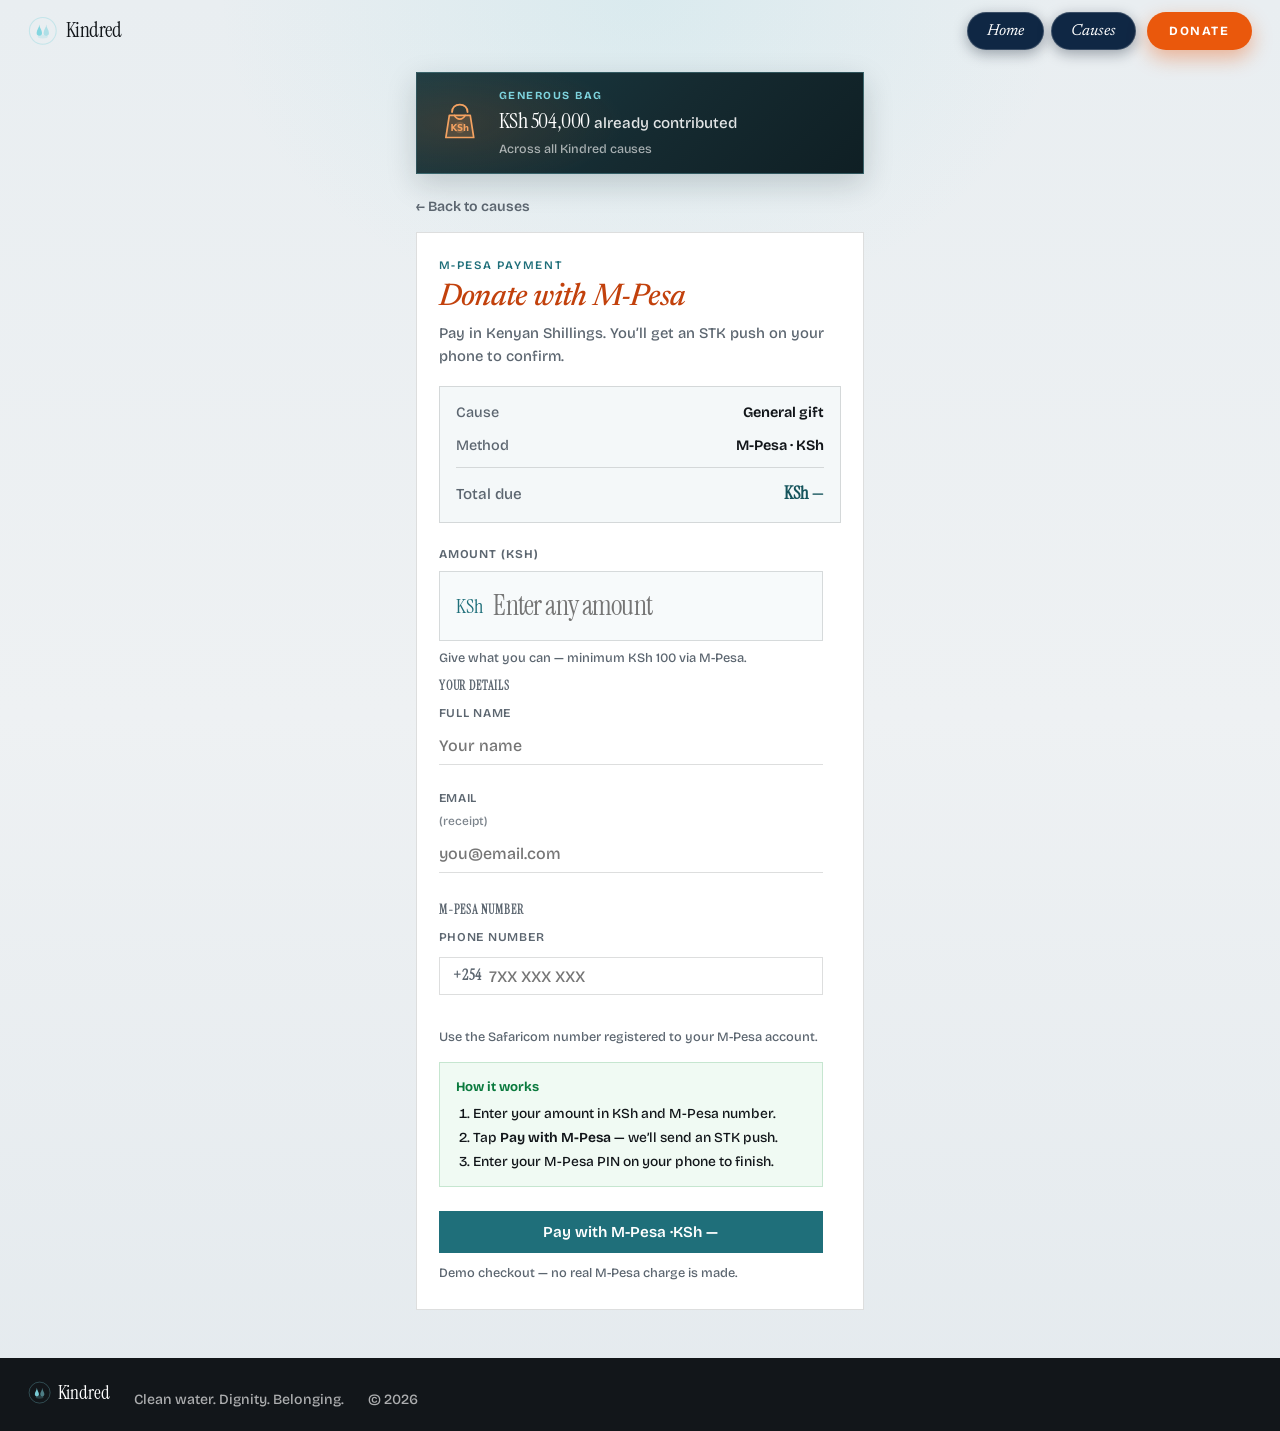
==== donate.html @ f0f4c5d6 "Launch Kindred charity site with causes, M-Pesa donate flow, and community voices. EOF  Co-authored-" ====
<!DOCTYPE html>
<html lang="en">
<head>
  <meta charset="UTF-8" />
  <meta name="viewport" content="width=device-width, initial-scale=1.0" />
  <title>Donate — Kindred</title>
  <meta name="description" content="Donate to Kindred. Your gift funds clean water, dignity, and belonging for children who need it most." />
  <link rel="preconnect" href="https://fonts.googleapis.com" />
  <link rel="preconnect" href="https://fonts.gstatic.com" crossorigin />
  <link href="https://fonts.googleapis.com/css2?family=Bricolage+Grotesque:opsz,wght@12..96,500;12..96,600;12..96,700&family=Instrument+Serif:ital@0;1&family=Newsreader:ital,opsz,wght@1,6..72,400;1,6..72,500&display=swap" rel="stylesheet" />
  <link rel="icon" href="assets/logo.svg" type="image/svg+xml" />
  <link rel="stylesheet" href="styles.css" />
</head>
<body class="page-donate">
  <a class="skip-link" href="#main">Skip to content</a>

  <header class="site-header is-scrolled" data-header>
    <a class="logo" href="index.html" aria-label="Kindred home">
      <span class="logo-mark" aria-hidden="true">
        <svg xmlns="http://www.w3.org/2000/svg" viewBox="0 0 64 64" fill="none">
          <circle cx="32" cy="32" r="29" stroke="currentColor" stroke-width="2.2" opacity="0.35"/>
          <path d="M24.5 18.5c0 7.2-5.8 11.8-5.8 18.2a5.8 5.8 0 1 0 11.6 0c0-6.4-5.8-11-5.8-18.2z" fill="currentColor" opacity="0.95"/>
          <path d="M39.5 18.5c0 7.2-5.8 11.8-5.8 18.2a5.8 5.8 0 1 0 11.6 0c0-6.4-5.8-11-5.8-18.2z" fill="currentColor" opacity="0.55"/>
          <ellipse cx="32" cy="44.5" rx="11" ry="4.2" fill="currentColor" opacity="0.22"/>
        </svg>
      </span>
      <span class="logo-word">Kindred</span>
    </a>
    <nav class="nav" aria-label="Primary">
      <a href="index.html">Home</a>
      <a href="index.html#causes">Causes</a>
      <a href="donate.html" class="nav-cta" aria-current="page">Donate</a>
    </nav>
    <button class="menu-toggle" type="button" aria-label="Open menu" aria-expanded="false" data-menu-toggle>
      <span></span><span></span>
    </button>
  </header>

  <div class="mobile-nav" data-mobile-nav hidden>
    <a href="index.html">Home</a>
    <a href="index.html#causes">Causes</a>
    <a href="donate.html">Donate</a>
  </div>

  <div class="generous-bag" data-generous-bag>
    <div class="generous-bag-inner">
      <span class="generous-bag-icon" aria-hidden="true">
        <svg viewBox="0 0 64 64" fill="none" xmlns="http://www.w3.org/2000/svg">
          <path d="M22 18c0-5.5 4-9.5 10-9.5S42 12.5 42 18" stroke="currentColor" stroke-width="2.4" stroke-linecap="round"/>
          <path d="M18.5 22.5h27l4.5 28.5H14L18.5 22.5z" fill="currentColor" opacity="0.18"/>
          <path d="M18.5 22.5h27l4.5 28.5H14L18.5 22.5z" stroke="currentColor" stroke-width="2.2" stroke-linejoin="round"/>
          <path d="M25 22.5c1.8 3.2 4.2 4.8 7 4.8s5.2-1.6 7-4.8" stroke="currentColor" stroke-width="2.2" stroke-linecap="round"/>
          <circle cx="32" cy="38" r="7.5" fill="currentColor" opacity="0.22"/>
          <text x="32" y="42" text-anchor="middle" font-size="11" font-weight="700" fill="currentColor" font-family="system-ui,sans-serif">KSh</text>
        </svg>
      </span>
      <div class="generous-bag-copy">
        <p class="generous-bag-label">Generous bag</p>
        <p class="generous-bag-amount"><strong data-contributed-amount>KSh 0</strong> already contributed</p>
        <p class="generous-bag-meta" data-contributed-meta>Across all Kindred causes</p>
      </div>
    </div>
  </div>

  <main id="main" class="pay-shell">
    <a class="pay-back" href="index.html#causes">← Back to causes</a>

    <section class="pay-panel" id="donate">
      <header class="pay-head">
        <p class="label">M-Pesa payment</p>
        <h1 data-donate-title>Donate with M-Pesa</h1>
        <p class="pay-lede" data-donate-lede>Pay in Kenyan Shillings. You’ll get an STK push on your phone to confirm.</p>
      </header>

      <div class="pay-summary">
        <div class="pay-summary-row">
          <span>Cause</span>
          <strong data-donate-selected>General gift</strong>
        </div>
        <div class="pay-summary-row">
          <span>Method</span>
          <strong class="pay-method">M-Pesa · KSh</strong>
        </div>
        <div class="pay-summary-row pay-summary-total">
          <span>Total due</span>
          <strong data-pay-total>KSh —</strong>
        </div>
      </div>

      <form class="give-form donate-form" data-give-form novalidate>
        <input type="hidden" name="cause" value="" data-cause-input />
        <input type="hidden" name="method" value="mpesa" />

        <div class="amount-edit">
          <label class="amount-edit-label" for="donate-amount">Amount (KSh)</label>
          <div class="amount-edit-field">
            <span class="amount-prefix">KSh</span>
            <input
              id="donate-amount"
              type="number"
              name="donateAmount"
              data-donate-amount
              min="100"
              step="50"
              value=""
              required
              inputmode="numeric"
              placeholder="Enter any amount"
              aria-describedby="amount-hint"
            />
          </div>
          <p class="amount-hint" id="amount-hint">Give what you can — minimum KSh 100 via M-Pesa.</p>
        </div>

        <div class="pay-section">
          <h2 class="pay-section-title">Your details</h2>
          <div class="donate-fields">
            <label class="field">Full name <input type="text" name="name" required autocomplete="name" placeholder="Your name" /></label>
            <label class="field">Email <em>(receipt)</em>
              <input type="email" name="email" required autocomplete="email" placeholder="you@email.com" />
            </label>
          </div>
        </div>

        <div class="pay-section">
          <h2 class="pay-section-title">M-Pesa number</h2>
          <div class="donate-fields">
            <label class="field" for="mpesa-phone">Phone number
              <div class="mpesa-phone-field">
                <span class="mpesa-prefix" aria-hidden="true">+254</span>
                <input
                  id="mpesa-phone"
                  type="tel"
                  name="mpesaPhone"
                  data-mpesa-phone
                  required
                  inputmode="numeric"
                  autocomplete="tel-national"
                  placeholder="7XX XXX XXX"
                  maxlength="12"
                  pattern="[17][0-9\s]{8,11}"
                  aria-describedby="mpesa-hint"
                />
              </div>
            </label>
            <p class="amount-hint" id="mpesa-hint">Use the Safaricom number registered to your M-Pesa account.</p>
          </div>

          <div class="mpesa-steps">
            <p><strong>How it works</strong></p>
            <ol>
              <li>Enter your amount in KSh and M-Pesa number.</li>
              <li>Tap <em>Pay with M-Pesa</em> — we’ll send an STK push.</li>
              <li>Enter your M-Pesa PIN on your phone to finish.</li>
            </ol>
          </div>
        </div>

        <button type="submit" class="btn btn-block donate-submit">
          Pay with M-Pesa · <span data-submit-amount>KSh —</span>
        </button>
        <p class="note">Demo checkout — no real M-Pesa charge is made.</p>
      </form>

      <div class="give-thanks donate-thanks" data-thanks hidden>
        <p class="label">M-Pesa request sent</p>
        <h3>Check your phone.</h3>
        <p data-thanks-copy>Enter your M-Pesa PIN when the prompt appears. Your KSh gift will support clean water.</p>
        <button type="button" class="btn" data-thanks-close>Make another gift</button>
        <p class="note"><a class="link-quiet" href="index.html">← Back to home</a></p>
      </div>
    </section>
  </main>

  <footer class="site-footer">
    <strong class="footer-brand">
      <span class="logo-mark" aria-hidden="true">
        <svg xmlns="http://www.w3.org/2000/svg" viewBox="0 0 64 64" fill="none">
          <circle cx="32" cy="32" r="29" stroke="currentColor" stroke-width="2.2" opacity="0.35"/>
          <path d="M24.5 18.5c0 7.2-5.8 11.8-5.8 18.2a5.8 5.8 0 1 0 11.6 0c0-6.4-5.8-11-5.8-18.2z" fill="currentColor" opacity="0.95"/>
          <path d="M39.5 18.5c0 7.2-5.8 11.8-5.8 18.2a5.8 5.8 0 1 0 11.6 0c0-6.4-5.8-11-5.8-18.2z" fill="currentColor" opacity="0.55"/>
          <ellipse cx="32" cy="44.5" rx="11" ry="4.2" fill="currentColor" opacity="0.22"/>
        </svg>
      </span>
      Kindred
    </strong>
    <span>Clean water. Dignity. Belonging.</span>
    <span>© <span data-year></span></span>
  </footer>

  <script src="script.js"></script>
</body>
</html>
---- styles.css ----
/* Kindred — dense, direct, no wasted air */

:root {
  --ink: #12161a;
  --mute: #5c6670;
  --paper: #eef1f3;
  --snow: #f7f8f9;
  --line: rgba(18, 22, 26, 0.14);
  --mark: #1f6f7a;
  --mark-deep: #15545c;
  --ease: cubic-bezier(0.2, 1, 0.3, 1);
  --display: "Instrument Serif", Georgia, serif;
  --sans: "Bricolage Grotesque", system-ui, sans-serif;
  --g: clamp(1rem, 3vw, 1.75rem);
}

*, *::before, *::after { box-sizing: border-box; }

html {
  scroll-behavior: smooth;
  scroll-padding-top: 5.5rem;
}

body {
  margin: 0;
  font-family: var(--sans);
  font-size: 1.05rem;
  font-weight: 500;
  line-height: 1.55;
  color: var(--ink);
  background: var(--paper);
  -webkit-font-smoothing: antialiased;
}

img { display: block; max-width: 100%; }

a { color: inherit; }

h1, h2, h3 {
  font-family: var(--display);
  font-weight: 400;
  line-height: 1.15;
  margin: 0 0 0.55em;
}

p { margin: 0 0 0.75em; }
p:last-child { margin-bottom: 0; }

.sr-only {
  position: absolute;
  width: 1px;
  height: 1px;
  overflow: hidden;
  clip: rect(0, 0, 0, 0);
}

.skip-link {
  position: absolute;
  left: 1rem;
  top: -4rem;
  z-index: 100;
  padding: 0.6rem 0.9rem;
  background: var(--ink);
  color: #fff;
}
.skip-link:focus { top: 0.75rem; }

.label {
  font-size: 0.72rem;
  font-weight: 600;
  letter-spacing: 0.14em;
  text-transform: uppercase;
  color: var(--mark);
  margin-bottom: 0.5rem;
}

.greeting {
  display: inline-flex;
  align-items: center;
  min-height: 1.2em;
  letter-spacing: 0.12em;
}

.header-brand {
  display: flex;
  flex-direction: column;
  align-items: flex-start;
  gap: 0.05rem;
  line-height: 1.1;
}

.header-greeting {
  margin: 0;
  padding-left: 0.1rem;
  color: inherit;
  font-size: 0.65rem;
  font-weight: 650;
  text-transform: uppercase;
  letter-spacing: 0.12em;
  opacity: 0.9;
}

.site-header:not(.is-scrolled) .header-greeting {
  color: #7ed4de;
}

.site-header.is-scrolled .header-greeting {
  color: var(--mark);
}

.header-greeting .greeting-caret {
  background: currentColor;
  height: 0.75em;
}

.greeting-text {
  display: inline-block;
}

.greeting-caret {
  display: inline-block;
  width: 1.5px;
  height: 0.85em;
  margin-left: 0.2em;
  background: var(--mark);
  animation: caretBlink 0.9s steps(1) infinite;
  opacity: 0;
}

.greeting.is-typing .greeting-caret {
  opacity: 1;
}

.greeting.is-done .greeting-caret {
  animation: caretBlink 0.9s steps(1) 4;
  opacity: 0;
}

/* Header — compact */

.site-header {
  position: fixed;
  inset: 0 0 auto;
  z-index: 40;
  display: flex;
  align-items: center;
  justify-content: space-between;
  min-height: 3.85rem;
  height: auto;
  padding: 0.45rem var(--g);
  color: #fff;
}

.site-header.is-scrolled {
  color: var(--ink);
  background: rgba(250, 249, 247, 0.94);
  border-bottom: 1px solid var(--line);
  backdrop-filter: blur(8px);
}

.logo {
  display: inline-flex;
  align-items: center;
  gap: 0.55rem;
  font-family: var(--display);
  font-size: 1.3rem;
  text-decoration: none;
  letter-spacing: -0.02em;
}

.logo-mark {
  display: grid;
  place-items: center;
  width: 1.85rem;
  height: 1.85rem;
  color: #7ed4de;
  flex-shrink: 0;
}

.site-header.is-scrolled .logo-mark {
  color: var(--mark);
}

.logo-mark svg {
  width: 100%;
  height: 100%;
  display: block;
}

.logo-word {
  line-height: 1;
}

.nav {
  display: none;
  gap: 0.45rem;
  align-items: center;
}

.nav a {
  position: relative;
  display: inline-flex;
  align-items: center;
  justify-content: center;
  text-decoration: none;
  font-family: "Newsreader", "Instrument Serif", Georgia, serif;
  font-size: 1rem;
  font-style: italic;
  font-weight: 400;
  letter-spacing: -0.01em;
  color: inherit;
  padding: 0.55rem 1.2rem;
  min-height: 2.35rem;
  border: 1px solid transparent;
  border-radius: 999px;
  line-height: 1;
  white-space: nowrap;
  cursor: pointer;
  transition: color 0.2s, background 0.2s, border-color 0.2s, transform 0.2s var(--ease), box-shadow 0.2s;
}

.nav a:not(.nav-cta)::after {
  display: none;
}

.site-header:not(.is-scrolled) .nav a:not(.nav-cta) {
  color: #fff;
  background: #0f2744;
  border-color: rgba(255, 255, 255, 0.18);
  box-shadow: 0 4px 14px rgba(8, 20, 36, 0.35);
}

.site-header:not(.is-scrolled) .nav a:not(.nav-cta):hover,
.site-header:not(.is-scrolled) .nav a:not(.nav-cta):focus-visible {
  background: #173a5c;
  border-color: rgba(255, 255, 255, 0.35);
  transform: translateY(-1px);
}

.site-header.is-scrolled .nav a:not(.nav-cta) {
  color: #fff;
  background: #0f2744;
  border-color: #0f2744;
  box-shadow: 0 3px 10px rgba(15, 39, 68, 0.22);
}

.site-header.is-scrolled .nav a:not(.nav-cta):hover,
.site-header.is-scrolled .nav a:not(.nav-cta):focus-visible {
  color: #fff;
  background: #173a5c;
  border-color: #173a5c;
  transform: translateY(-1px);
}

.nav-cta {
  margin-left: 0.25rem;
  padding: 0.6rem 1.35rem !important;
  min-height: 2.35rem;
  font-family: var(--sans) !important;
  font-size: 0.78rem !important;
  font-style: normal !important;
  font-weight: 700 !important;
  letter-spacing: 0.12em !important;
  text-transform: uppercase;
  color: #fff !important;
  background: #e85d04;
  border: 1.5px solid rgba(255, 255, 255, 0.15);
  border-radius: 999px;
  box-shadow: 0 6px 16px rgba(232, 93, 4, 0.35);
  transition: background 0.2s, transform 0.2s var(--ease), box-shadow 0.2s !important;
}

.nav-cta::after {
  display: none !important;
}

.nav-cta:hover,
.nav-cta:focus-visible {
  background: #c2410c;
  transform: translateY(-2px);
  box-shadow: 0 10px 22px rgba(194, 65, 12, 0.4);
}

.site-header:not(.is-scrolled) .nav-cta {
  background: #ea580c;
  box-shadow: 0 8px 20px rgba(234, 88, 12, 0.4);
}

.site-header.is-scrolled .nav-cta {
  background: #e85d04;
}

.menu-toggle {
  width: 2.2rem;
  height: 2.2rem;
  border: 0;
  background: transparent;
  display: flex;
  flex-direction: column;
  justify-content: center;
  gap: 6px;
  cursor: pointer;
  color: inherit;
  padding: 0;
}

.menu-toggle span {
  width: 1.2rem;
  height: 1.5px;
  background: currentColor;
}

.menu-toggle[aria-expanded="true"] span:first-child {
  transform: translateY(3.75px) rotate(45deg);
}
.menu-toggle[aria-expanded="true"] span:last-child {
  transform: translateY(-3.75px) rotate(-45deg);
}

.mobile-nav {
  position: fixed;
  inset: 0;
  z-index: 30;
  display: flex;
  flex-direction: column;
  justify-content: center;
  gap: 1rem;
  padding: var(--g);
  background: var(--ink);
  color: #fff;
  transform: translateY(-105%);
  transition: transform 0.4s var(--ease);
}

.mobile-nav.is-open { transform: none; }
.mobile-nav[hidden] {
  display: flex;
  visibility: hidden;
  pointer-events: none;
}
.mobile-nav.is-open[hidden] {
  visibility: visible;
  pointer-events: auto;
}

.mobile-nav a {
  font-family: var(--display);
  font-size: 2.4rem;
  text-decoration: none;
}

@media (min-width: 760px) {
  .nav { display: flex; }
  .menu-toggle { display: none; }
}

.btn {
  display: inline-flex;
  align-items: center;
  justify-content: center;
  padding: 0.75rem 1.25rem;
  border: 0;
  background: var(--mark);
  color: #fff;
  font: 600 0.95rem var(--sans);
  text-decoration: none;
  cursor: pointer;
  transition: background 0.25s, transform 0.3s var(--ease), box-shadow 0.3s var(--ease);
}

.btn:hover {
  background: var(--mark-deep);
  transform: translateY(-2px);
  box-shadow: 0 8px 20px rgba(31, 111, 122, 0.28);
}

.btn:active {
  transform: translateY(0);
}

.btn-block { width: 100%; }

.link-quiet {
  font-size: 0.92rem;
  font-weight: 600;
  text-decoration: none;
  border-bottom: 1px solid currentColor;
  padding-bottom: 0.05rem;
  transition: opacity 0.25s;
}

.link-quiet:hover {
  opacity: 0.7;
}

/* Hero — full bleed, tight copy block */

.hero {
  position: relative;
  min-height: auto;
  height: min(62vh, 32rem);
  display: flex;
  align-items: center;
  justify-content: center;
  color: #fff;
  overflow: hidden;
  text-align: center;
}

@supports (height: 100dvh) {
  .hero {
    height: min(58dvh, 32rem);
  }
}

@media (max-width: 640px) {
  .hero {
    height: min(52vh, 26rem);
  }

  .hero-inner {
    padding: 3.5rem var(--g) 1.25rem;
  }

  .brand {
    font-size: clamp(2.6rem, 12vw, 3.6rem);
  }

  .hero h1 {
    font-size: 1.2rem;
  }
}

.hero-slides {
  position: absolute;
  inset: 0;
}

.hero-img {
  position: absolute;
  inset: 0;
  width: 100%;
  height: 100%;
  object-fit: cover;
  object-position: 50% 40%;
  opacity: 0;
  transform: scale(1.06);
  transition: opacity 1.2s var(--ease);
  animation: none;
}

.hero-img.is-active {
  opacity: 1;
  z-index: 1;
  animation: heroDrift 28s var(--ease) infinite alternate;
}

.hero-img:nth-child(2) {
  object-position: 45% 35%;
}

@keyframes heroDrift {
  to { transform: scale(1.12) translate(-1%, -0.6%); }
}

.hero-shade {
  position: absolute;
  inset: 0;
  z-index: 2;
  background:
    linear-gradient(180deg, rgba(10, 12, 14, 0.4) 0%, rgba(10, 12, 14, 0.35) 45%, rgba(10, 12, 14, 0.55) 100%);
  animation: shadeIn 1.2s var(--ease) both;
}

@keyframes shadeIn {
  from { opacity: 0; }
  to { opacity: 1; }
}

.hero-inner {
  position: relative;
  z-index: 3;
  width: min(100%, 36rem);
  padding: 3.25rem var(--g);
  margin: 0 auto;
}

.hero-copy {
  transition: opacity 0.45s var(--ease), transform 0.45s var(--ease);
}

.hero-copy.is-swap {
  opacity: 0;
  transform: translateY(0.5rem);
}

.brand {
  font-family: var(--display);
  font-size: clamp(3rem, 9vw, 5rem);
  line-height: 0.95;
  letter-spacing: -0.04em;
  margin: 0 0 0.7rem;
  display: flex;
  justify-content: center;
  flex-wrap: wrap;
  gap: 0;
  position: relative;
  text-shadow: 0 0.08em 0.35em rgba(8, 20, 24, 0.45);
}

.hero .brand[data-reveal] {
  opacity: 1;
  transform: none;
}

.brand::after {
  content: "";
  position: absolute;
  left: 50%;
  bottom: -0.28em;
  width: 0;
  height: 2px;
  background: linear-gradient(90deg, transparent, #7ed4de, #e8fbfd, #7ed4de, transparent);
  transform: translateX(-50%);
  border-radius: 2px;
}

.brand-letter {
  display: inline-block;
  background: linear-gradient(180deg, #e9fbfd 0%, #7ed4de 42%, #2a9aaa 100%);
  -webkit-background-clip: text;
  background-clip: text;
  color: transparent;
  -webkit-text-fill-color: transparent;
  opacity: 0;
  transform: translateY(0.85em) rotateX(40deg) scale(0.85);
  filter: blur(4px);
}

.hero .brand.is-visible {
  animation: none;
  transition: none;
}

.hero .brand.is-visible .brand-letter {
  animation: letterIn 0.7s var(--ease) forwards;
  animation-delay: calc(0.08s + var(--i) * 0.07s);
}

.hero .brand.is-visible::after {
  animation: brandLine 0.7s var(--ease) 0.65s forwards;
}

.hero .brand.is-visible .brand-letter:nth-child(odd) {
  animation-name: letterIn, letterGlow;
  animation-duration: 0.7s, 2.8s;
  animation-timing-function: var(--ease), ease-in-out;
  animation-delay: calc(0.08s + var(--i) * 0.07s), 1.1s;
  animation-fill-mode: forwards, none;
  animation-iteration-count: 1, infinite;
}

@keyframes letterIn {
  to {
    opacity: 1;
    transform: none;
    filter: blur(0);
  }
}

@keyframes letterGlow {
  0%, 100% {
    filter: brightness(1);
  }
  50% {
    filter: brightness(1.2);
  }
}

@keyframes brandLine {
  from { width: 0; opacity: 0; }
  to { width: min(100%, 8.5rem); opacity: 1; }
}

.hero h1 {
  font-size: clamp(1.15rem, 2.2vw, 1.55rem);
  font-style: italic;
  max-width: 22ch;
  margin: 0 auto 0.65rem;
  opacity: 0.95;
}

.lede {
  font-family: "Newsreader", "Instrument Serif", Georgia, serif;
  font-size: clamp(1.15rem, 2.6vw, 1.55rem);
  font-weight: 400;
  font-style: italic;
  font-optical-sizing: auto;
  line-height: 1.35;
  letter-spacing: 0.01em;
  max-width: 22ch;
  margin: 0 auto 1rem;
  min-height: 1.55em;
  color: #b8e8ef;
  text-shadow: 0 1px 12px rgba(8, 20, 24, 0.35);
}

.type-line {
  display: inline-flex;
  align-items: baseline;
  justify-content: center;
  gap: 0;
}

.type-caret {
  display: inline-block;
  width: 1.5px;
  height: 0.95em;
  margin-left: 0.15em;
  background: linear-gradient(180deg, #e9fbfd, #7ed4de);
  border-radius: 1px;
  animation: caretBlink 0.9s steps(1) infinite;
  vertical-align: baseline;
  position: relative;
  top: 0.08em;
  box-shadow: 0 0 8px rgba(126, 212, 222, 0.55);
}

@keyframes caretBlink {
  0%, 45% { opacity: 1; }
  50%, 100% { opacity: 0; }
}

.hero .lede.is-visible {
  opacity: 1;
}

.hero-actions {
  display: flex;
  flex-wrap: wrap;
  align-items: center;
  justify-content: center;
  gap: 0.85rem 1.1rem;
}

/* Strip — one tight band */

.strip {
  padding: 1.35rem var(--g);
  background: var(--ink);
  color: #e8e4de;
}

.strip p {
  margin: 0;
  max-width: 52rem;
  font-size: 1.05rem;
}

.strip strong {
  color: #fff;
  font-family: var(--display);
  font-weight: 400;
  font-size: 1.25em;
}

.story,
.voices,
.causes,
.path,
.vow,
#top {
  scroll-margin-top: 5.5rem;
}

.story {
  padding: 0;
  background:
    linear-gradient(180deg, #0f2428 0%, #16353b 42%, #1a4048 100%);
  color: #e8f2f3;
  overflow: hidden;
}

.story-shell {
  display: grid;
  gap: 0;
  max-width: 72rem;
  margin: 0 auto;
  min-height: min(78vh, 40rem);
}

.story-visual {
  position: relative;
  margin: 0;
  min-height: 18rem;
  overflow: hidden;
}

.story-slides {
  position: absolute;
  inset: 0;
}

.story-img {
  position: absolute;
  inset: 0;
  width: 100%;
  height: 100%;
  object-fit: cover;
  display: block;
  opacity: 0;
  transform: scale(1.06);
  filter: saturate(1.05) contrast(1.04);
  transition: opacity 1.1s var(--ease), transform 7s ease-out;
}

.story-img.is-active {
  opacity: 1;
  transform: scale(1);
  z-index: 1;
}

.story-visual::after {
  content: "";
  position: absolute;
  inset: 0;
  z-index: 2;
  background: linear-gradient(180deg, transparent 45%, rgba(15, 36, 40, 0.72) 100%);
  pointer-events: none;
}

.story-caption {
  position: absolute;
  left: var(--g);
  right: var(--g);
  bottom: 1.1rem;
  z-index: 3;
  display: flex;
  flex-direction: column;
  gap: 0.2rem;
  transition: opacity 0.35s ease, transform 0.35s var(--ease);
}

.story-caption.is-swap {
  opacity: 0;
  transform: translateY(0.4rem);
}

.story-copy {
  display: flex;
  flex-direction: column;
  justify-content: center;
  padding: 2.25rem var(--g) 2.75rem;
  transition: opacity 0.35s ease, transform 0.35s var(--ease);
}

.story-copy.is-swap {
  opacity: 0;
  transform: translateY(0.55rem);
}

.story-visual-tag {
  font-size: 0.72rem;
  font-weight: 700;
  letter-spacing: 0.14em;
  text-transform: uppercase;
  color: #7ed4de;
}

.story-visual-note {
  font-family: "Newsreader", "Instrument Serif", Georgia, serif;
  font-style: italic;
  font-size: 1.05rem;
  color: rgba(255, 255, 255, 0.92);
}

.story-copy {
  display: flex;
  flex-direction: column;
  justify-content: center;
  padding: 2.25rem var(--g) 2.75rem;
}

.story-kicker {
  margin: 0 0 0.85rem;
  font-size: 0.72rem;
  font-weight: 700;
  letter-spacing: 0.16em;
  text-transform: uppercase;
  color: #7ed4de;
}

.story-title {
  font-family: "Newsreader", "Instrument Serif", Georgia, serif;
  font-size: clamp(2rem, 5vw, 3.15rem);
  font-weight: 400;
  line-height: 1.12;
  letter-spacing: -0.025em;
  color: #fff;
  margin: 0 0 1.15rem;
  max-width: 12ch;
}

.story-title em {
  display: block;
  margin-top: 0.12em;
  font-style: italic;
  color: #f4a261;
}

.story-lead {
  margin: 0 0 0.85rem;
  max-width: 36ch;
  font-size: 1.08rem;
  line-height: 1.55;
  color: rgba(232, 242, 243, 0.92);
}

.story-body {
  margin: 0 0 1.5rem;
  max-width: 34ch;
  font-size: 0.98rem;
  line-height: 1.55;
  color: rgba(232, 242, 243, 0.72);
}

.story-link {
  display: inline-flex;
  align-items: center;
  gap: 0.45rem;
  align-self: flex-start;
  font-size: 0.92rem;
  font-weight: 650;
  color: #fff;
  text-decoration: none;
  border-bottom: 1.5px solid rgba(244, 162, 97, 0.85);
  padding-bottom: 0.15rem;
  transition: color 0.2s, border-color 0.2s, gap 0.25s var(--ease);
}

.story-link:hover {
  color: #f4a261;
  border-color: #f4a261;
  gap: 0.7rem;
}

@media (min-width: 860px) {
  .story-shell {
    grid-template-columns: 1.15fr 0.95fr;
  }

  .story-visual {
    min-height: 100%;
  }

  .story-visual::after {
    background: linear-gradient(90deg, transparent 55%, rgba(15, 36, 40, 0.55) 100%);
  }

  .story-caption {
    left: 1.5rem;
    right: auto;
    bottom: 1.5rem;
    max-width: 18rem;
  }

  .story-copy {
    padding: 3.5rem 3rem 3.5rem 2.25rem;
  }
}

/* Causes — choose what to support */

.causes {
  padding: 2.5rem var(--g);
  background: var(--snow);
  border-top: 1px solid var(--line);
}

.causes-intro {
  max-width: 34rem;
  margin-bottom: 1.5rem;
}

.causes-intro h2 {
  font-family: "Newsreader", "Instrument Serif", Georgia, serif;
  font-size: clamp(1.6rem, 3.5vw, 2.3rem);
  font-style: italic;
  margin: 0 0 0.45rem;
}

.causes-intro p:last-child {
  color: var(--mute);
  margin: 0;
}

.cause-list {
  display: grid;
  gap: 1rem;
  max-width: 72rem;
}

.cause {
  display: flex;
  flex-direction: column;
  text-decoration: none;
  border: 1px solid var(--line);
  background: #fff;
  overflow: hidden;
  transition: border-color 0.25s, transform 0.25s var(--ease), box-shadow 0.25s;
}

.cause:hover {
  border-color: var(--mark);
  transform: translateY(-3px);
  box-shadow: 0 12px 28px rgba(18, 22, 26, 0.1);
}

.cause-media {
  position: relative;
  aspect-ratio: 16 / 10;
  overflow: hidden;
  background: #d7dee3;
}

.cause-media img {
  width: 100%;
  height: 100%;
  object-fit: cover;
  transition: transform 0.5s var(--ease);
}

.cause:hover .cause-media img {
  transform: scale(1.05);
}

.cause-body {
  display: grid;
  gap: 0.45rem;
  padding: 1rem 1.05rem 1.15rem;
  flex: 1;
}

.cause h3 {
  font-family: "Newsreader", "Instrument Serif", Georgia, serif;
  font-size: clamp(1.35rem, 2.4vw, 1.55rem);
  font-weight: 500;
  font-style: italic;
  margin: 0;
  letter-spacing: -0.02em;
  line-height: 1.15;
  color: #c2410c;
}

.cause-gift {
  display: flex;
  align-items: center;
  flex-wrap: wrap;
  gap: 0.45rem 0.55rem;
  margin: 0;
  padding-bottom: 0.55rem;
  border-bottom: 1px solid var(--line);
}

.cause-support {
  display: inline-flex;
  align-items: center;
  justify-content: center;
  width: 1.55rem;
  height: 1.55rem;
  border-radius: 999px;
  background: rgba(234, 88, 12, 0.12);
  color: #ea580c;
  flex: 0 0 auto;
  animation: supportPulse 2.4s var(--ease) infinite;
}

.cause-support svg {
  width: 0.9rem;
  height: 0.9rem;
  display: block;
}

@keyframes supportPulse {
  0%, 100% { transform: scale(1); }
  50% { transform: scale(1.08); }
}

.cause-donate-line {
  display: inline-flex;
  align-items: center;
  min-height: 1.1em;
  min-width: 4.2ch;
  font-size: 0.78rem;
  font-weight: 700;
  letter-spacing: 0.1em;
  text-transform: uppercase;
  color: #c2410c;
}

.cause-type-caret {
  display: inline-block;
  width: 0.08em;
  height: 0.95em;
  margin-left: 0.08em;
  background: #ea580c;
  vertical-align: -0.08em;
  animation: causeCaret 0.85s steps(1) infinite;
}

.cause-donate-line.is-done .cause-type-caret {
  opacity: 0;
  animation: none;
}

@keyframes causeCaret {
  0%, 45% { opacity: 1; }
  50%, 100% { opacity: 0; }
}

.cause-gift strong {
  font-family: var(--display);
  font-size: 1.45rem;
  font-weight: 400;
  color: #ea580c;
  letter-spacing: -0.02em;
  line-height: 1;
}

.cause-fund {
  display: grid;
  gap: 0.35rem;
  margin: 0.15rem 0 0.1rem;
}

.cause-fund-meta {
  display: flex;
  justify-content: space-between;
  align-items: baseline;
  gap: 0.5rem;
  font-size: 0.8rem;
  color: var(--mute);
}

.cause-fund-meta b {
  color: var(--ink);
  font-weight: 650;
}

.cause-fund-meta span:last-child {
  font-weight: 650;
  color: var(--mark);
}

.cause-progress-bar {
  height: 0.45rem;
  border-radius: 999px;
  background: #e2e8eb;
  overflow: hidden;
}

.cause-progress-bar span {
  display: block;
  height: 100%;
  width: calc(var(--raised, 0) * 1%);
  max-width: 100%;
  border-radius: inherit;
  background: linear-gradient(90deg, var(--mark), #7ed4de);
}

.cause-goal {
  margin: 0;
  font-size: 0.75rem;
  color: var(--mute);
}

.cause-desc {
  margin: 0.15rem 0 0;
  color: var(--mute);
  font-size: 0.88rem;
  line-height: 1.45;
}

.cause-cta {
  display: inline-flex;
  align-items: center;
  justify-content: center;
  width: 100%;
  margin-top: auto;
  padding: 0.7rem 1rem;
  background: #e85d04;
  color: #fff;
  font-size: 0.9rem;
  font-weight: 650;
  letter-spacing: 0.01em;
  transition: background 0.25s, transform 0.25s var(--ease);
}

.cause:hover .cause-cta {
  background: #c2410c;
}

@media (min-width: 720px) {
  .cause-list {
    grid-template-columns: 1fr 1fr;
  }
}

@media (min-width: 1100px) {
  .cause-list {
    grid-template-columns: repeat(4, 1fr);
  }
}

@media (prefers-reduced-motion: reduce) {
  .cause:hover,
  .cause:hover .cause-media img {
    transform: none;
  }
}

/* Voices — community stories */

.voices {
  padding: 2rem var(--g) 2.5rem;
  background:
    linear-gradient(180deg, #f7f9fa 0%, #eef2f4 100%);
  border-top: 1px solid var(--line);
}

.voices-intro {
  max-width: 64rem;
  margin: 0 auto 1.15rem;
}

.voices-intro .label {
  margin: 0 0 0.35rem;
}

.voices-intro-row {
  display: grid;
  gap: 0.35rem 1.5rem;
  align-items: end;
}

.voices-intro h2 {
  font-family: "Newsreader", "Instrument Serif", Georgia, serif;
  font-size: clamp(1.35rem, 2.8vw, 1.85rem);
  font-style: italic;
  font-weight: 400;
  margin: 0;
  letter-spacing: -0.02em;
  line-height: 1.2;
  color: var(--ink);
  max-width: none;
}

.voices-intro p:not(.label) {
  margin: 0;
  color: var(--mute);
  max-width: 36ch;
  font-size: 0.9rem;
  line-height: 1.4;
}

@media (min-width: 820px) {
  .voices-intro-row {
    grid-template-columns: minmax(0, 1.2fr) minmax(0, 0.8fr);
  }

  .voices-intro p:not(.label) {
    text-align: right;
    justify-self: end;
  }
}

.voices-grid {
  display: grid;
  gap: 1.15rem;
  max-width: 64rem;
  margin: 0 auto;
}

.voice {
  display: grid;
  gap: 0;
  background: #fff;
  border: 0;
  overflow: hidden;
}

.voice img {
  width: 100%;
  aspect-ratio: 16 / 11;
  object-fit: cover;
  display: block;
}

.voice blockquote {
  margin: 0;
  padding: 1.25rem 1.2rem 1.35rem;
  display: flex;
  flex-direction: column;
  gap: 1rem;
  height: 100%;
}

.voice blockquote p {
  margin: 0;
  font-family: "Newsreader", "Instrument Serif", Georgia, serif;
  font-size: clamp(1.05rem, 2.2vw, 1.22rem);
  font-style: italic;
  line-height: 1.45;
  color: var(--ink);
  letter-spacing: -0.01em;
}

.voice blockquote footer {
  margin-top: auto;
  display: flex;
  flex-direction: column;
  gap: 0.15rem;
  padding-top: 0.85rem;
  border-top: 1px solid var(--line);
}

.voice cite {
  font-style: normal;
  font-size: 0.88rem;
  font-weight: 700;
  color: #c2410c;
}

.voice footer span {
  font-size: 0.78rem;
  color: var(--mute);
}

.voice:not(:has(img)) {
  background: #16353b;
  color: #e8f2f3;
}

.voice:not(:has(img)) blockquote p {
  color: #fff;
}

.voice:not(:has(img)) footer {
  border-top-color: rgba(255, 255, 255, 0.16);
}

.voice:not(:has(img)) cite {
  color: #f4a261;
}

.voice:not(:has(img)) footer span {
  color: rgba(232, 242, 243, 0.65);
}

@media (min-width: 720px) {
  .voices-grid {
    grid-template-columns: repeat(2, 1fr);
    gap: 1.25rem;
  }

  .voice-wide {
    grid-column: 1 / -1;
    grid-template-columns: 1.1fr 0.9fr;
    align-items: stretch;
  }

  .voice-wide img {
    aspect-ratio: auto;
    height: 100%;
    min-height: 16rem;
  }
}

@media (min-width: 980px) {
  .voices-grid {
    grid-template-columns: repeat(3, 1fr);
  }

  .voice-wide {
    grid-column: span 2;
  }
}

/* Path — dense rows */

.path {
  padding: 2.25rem var(--g) 2.5rem;
  background: var(--paper);
  max-width: 64rem;
  margin: 0 auto;
}

.path h2 {
  font-size: clamp(1.5rem, 3vw, 2rem);
  margin-bottom: 1rem;
}

.path ol {
  list-style: none;
  margin: 0;
  padding: 0;
  border-top: 1px solid var(--line);
}

.path li {
  display: grid;
  grid-template-columns: 2rem 1fr;
  gap: 0.75rem;
  padding: 0.95rem 0;
  border-bottom: 1px solid var(--line);
  align-items: start;
}

.path li span {
  font-family: var(--display);
  font-size: 1.25rem;
  color: var(--mark);
  line-height: 1.2;
}

.path strong {
  display: block;
  font-size: 1rem;
  margin-bottom: 0.2rem;
}

.path p {
  margin: 0;
  color: var(--mute);
  font-size: 0.95rem;
}

@media (min-width: 800px) {
  .path ol {
    display: grid;
    grid-template-columns: repeat(3, 1fr);
    border: 0;
    gap: 0;
  }

  .path li {
    border: 0;
    border-right: 1px solid var(--line);
    padding: 0 1.25rem 0 0;
    margin-right: 1.25rem;
  }

  .path li:last-child {
    border: 0;
    margin: 0;
    padding-right: 0;
  }
}

/* Vow */

.vow {
  padding: 2.5rem var(--g);
  background: #152a30;
  color: #e4eef0;
  text-align: center;
}

.vow h2 {
  max-width: 22ch;
  margin: 0 auto 1.25rem;
  text-align: center;
  font-size: clamp(1.4rem, 3vw, 2rem);
  font-style: italic;
}

.vow .btn {
  margin: 0 auto;
}

/* Donate / payment page */

.page-donate {
  background:
    radial-gradient(ellipse 60% 40% at 50% 0%, rgba(126, 212, 222, 0.14), transparent 55%),
    linear-gradient(180deg, #e9eef1 0%, var(--paper) 50%, #e4eaee 100%);
}

.page-donate .site-header {
  color: var(--ink);
}

.generous-bag {
  width: min(100% - 2 * var(--g), 28rem);
  margin: 4.5rem auto 0;
}

.generous-bag-inner {
  display: flex;
  align-items: center;
  gap: 0.9rem;
  padding: 0.95rem 1.1rem;
  background:
    radial-gradient(ellipse 70% 120% at 8% 50%, rgba(234, 88, 12, 0.14), transparent 55%),
    linear-gradient(135deg, #1a3d45 0%, #152a30 55%, #0f1f24 100%);
  color: #fff;
  border: 1px solid rgba(126, 212, 222, 0.28);
  box-shadow: 0 10px 28px rgba(15, 36, 40, 0.18);
  animation: bagSettle 0.7s var(--ease) both;
}

.generous-bag.is-pulse .generous-bag-inner {
  animation: bagPulse 0.65s var(--ease);
}

.generous-bag-icon {
  flex: 0 0 auto;
  width: 3.1rem;
  height: 3.1rem;
  color: #f4a261;
  display: grid;
  place-items: center;
}

.generous-bag-icon svg {
  width: 100%;
  height: 100%;
  display: block;
}

.generous-bag-copy {
  min-width: 0;
}

.generous-bag-label {
  margin: 0 0 0.15rem;
  font-size: 0.68rem;
  font-weight: 700;
  letter-spacing: 0.14em;
  text-transform: uppercase;
  color: #7ed4de;
}

.generous-bag-amount {
  margin: 0;
  font-size: 0.95rem;
  color: rgba(255, 255, 255, 0.88);
  line-height: 1.3;
}

.generous-bag-amount strong {
  font-family: var(--display);
  font-size: 1.35rem;
  font-weight: 400;
  color: #fff;
  letter-spacing: -0.02em;
}

.generous-bag-meta {
  margin: 0.2rem 0 0;
  font-size: 0.78rem;
  color: rgba(255, 255, 255, 0.62);
}

@keyframes bagSettle {
  from {
    opacity: 0;
    transform: translateY(-0.55rem) scale(0.98);
  }
  to {
    opacity: 1;
    transform: none;
  }
}

@keyframes bagPulse {
  0%, 100% { transform: scale(1); }
  40% { transform: scale(1.025); }
  70% { transform: scale(0.99); }
}

.pay-shell {
  width: min(100% - 2 * var(--g), 28rem);
  margin: 0 auto;
  padding: 1.15rem 0 3rem;
}

.pay-back {
  display: inline-block;
  margin-bottom: 0.9rem;
  font-size: 0.88rem;
  font-weight: 600;
  color: var(--mute);
  text-decoration: none;
}

.pay-back:hover {
  color: var(--mark-deep);
}

.pay-panel {
  background: #fff;
  border: 1px solid var(--line);
  padding: 1.5rem 1.35rem 1.6rem;
}

.pay-head {
  margin-bottom: 1.15rem;
}

.pay-head .label {
  margin: 0 0 0.35rem;
}

.pay-head h1 {
  font-family: "Newsreader", "Instrument Serif", Georgia, serif;
  font-size: clamp(1.55rem, 4vw, 1.95rem);
  font-weight: 500;
  font-style: italic;
  letter-spacing: -0.02em;
  margin: 0 0 0.35rem;
  line-height: 1.15;
  color: #c2410c;
}

.pay-lede {
  margin: 0;
  color: var(--mute);
  font-size: 0.92rem;
}

.pay-summary {
  display: grid;
  gap: 0.65rem;
  margin-bottom: 1.35rem;
  padding: 0.95rem 1rem;
  background: #f4f8f9;
  border: 1px solid var(--line);
}

.pay-summary-row {
  display: flex;
  justify-content: space-between;
  align-items: baseline;
  gap: 1rem;
  font-size: 0.9rem;
  color: var(--mute);
}

.pay-summary-row strong {
  color: var(--ink);
  font-weight: 650;
  text-align: right;
}

.pay-summary-total {
  padding-top: 0.65rem;
  border-top: 1px solid var(--line);
  font-size: 0.95rem;
}

.pay-summary-total strong {
  font-family: var(--display);
  font-size: 1.15rem;
  color: var(--mark-deep);
}

.pay-section {
  margin-bottom: 1.15rem;
}

.pay-section-title {
  margin: 0 0 0.65rem;
  font-size: 0.75rem;
  font-weight: 650;
  letter-spacing: 0.08em;
  text-transform: uppercase;
  color: var(--mute);
}

.pay-method {
  color: #0b7a3e;
}

.mpesa-phone-field {
  display: flex;
  align-items: center;
  gap: 0.45rem;
  margin-top: 0.35rem;
  padding: 0 0.85rem;
  border: 1px solid var(--line);
  background: #fff;
  transition: border-color 0.2s;
}

.mpesa-phone-field:focus-within {
  border-color: var(--mark);
}

.mpesa-prefix {
  flex: 0 0 auto;
  font-family: var(--display);
  font-size: 0.95rem;
  font-weight: 650;
  color: var(--mute);
}

.mpesa-phone-field input {
  border: 0 !important;
  padding-left: 0 !important;
  background: transparent !important;
}

.mpesa-steps {
  margin: 1rem 0 0;
  padding: 0.85rem 1rem;
  background: #f0faf3;
  border: 1px solid #c6e6d0;
}

.mpesa-steps p {
  margin: 0 0 0.45rem;
  font-size: 0.82rem;
  font-weight: 650;
  color: #0b7a3e;
}

.mpesa-steps ol {
  margin: 0;
  padding-left: 1.1rem;
  color: var(--ink);
  font-size: 0.86rem;
  line-height: 1.45;
}

.mpesa-steps li + li {
  margin-top: 0.25rem;
}

.mpesa-steps em {
  font-style: normal;
  font-weight: 650;
}

.field em {
  font-style: normal;
  font-weight: 500;
  letter-spacing: 0;
  text-transform: none;
  color: var(--mute);
  opacity: 0.8;
}

.pay-card-row {
  display: grid;
  grid-template-columns: 1.2fr 0.8fr;
  gap: 0.65rem;
}

.donate-form,
.donate-thanks {
  max-width: none;
}

.donate-fields {
  display: grid;
  gap: 0.75rem;
}

.donate-submit {
  margin-top: 0.35rem;
}

.donate-thanks {
  text-align: left;
  padding: 0.5rem 0;
}

.donate-thanks .label {
  margin-bottom: 0.35rem;
}

.donate-thanks h3 {
  font-size: clamp(2rem, 5vw, 2.6rem);
  margin-bottom: 0.55rem;
  color: var(--mark-deep);
}

.amount-edit {
  margin-bottom: 0.75rem;
}

.amount-edit-label {
  display: block;
  margin-bottom: 0.45rem;
  font-size: 0.75rem;
  font-weight: 650;
  letter-spacing: 0.08em;
  text-transform: uppercase;
  color: var(--mute);
}

.amount-edit-field {
  display: flex;
  align-items: center;
  gap: 0.55rem;
  padding: 0.9rem 1rem;
  border: 1.5px solid var(--line);
  background: #f7fafb;
  transition: border-color 0.2s, background 0.2s;
}

.amount-edit-field:focus-within {
  border-color: var(--mark);
  background: #fff;
}

.amount-prefix {
  font-family: var(--display);
  font-size: 1.25rem;
  color: var(--mark);
  line-height: 1;
}

.amount-edit-field input {
  width: 100%;
  border: 0;
  background: transparent;
  font-family: var(--display);
  font-size: 1.75rem;
  letter-spacing: -0.03em;
  color: var(--ink);
  outline: none;
}

.amount-edit-field input::-webkit-outer-spin-button,
.amount-edit-field input::-webkit-inner-spin-button {
  -webkit-appearance: none;
  margin: 0;
}

.amount-edit-field input[type="number"] {
  -moz-appearance: textfield;
  appearance: textfield;
}

.amount-hint {
  margin: 0.45rem 0 0;
  font-size: 0.8rem;
  color: var(--mute);
}

@media (max-width: 520px) {
  .pay-card-row {
    grid-template-columns: 1fr 1fr;
  }
}

/* Give — tight form */

.give {
  padding: 2.5rem var(--g) 3rem;
  background: var(--snow);
}

.give-grid {
  display: grid;
  gap: 1.5rem;
  max-width: 56rem;
  margin: 0 auto;
}

.give h2 {
  font-size: clamp(1.6rem, 3vw, 2.2rem);
  margin-bottom: 0.45rem;
}

.give-grid > div:first-child p:not(.label) {
  color: var(--mute);
  max-width: 30ch;
}

.give-form,
.give-thanks { max-width: 24rem; }

.amounts {
  display: grid;
  grid-template-columns: 1fr 1fr;
  gap: 0.5rem;
  margin: 0 0 1rem;
  padding: 0;
  border: 0;
}

.amounts .custom {
  grid-column: 1 / -1;
}

.amounts label {
  cursor: pointer;
}

.amounts input[type="radio"] {
  position: absolute;
  opacity: 0;
  pointer-events: none;
}

.amounts span {
  display: flex;
  flex-direction: column;
  gap: 0.15rem;
  padding: 0.75rem 0.8rem;
  border: 1px solid var(--line);
  background: #fff;
  font-family: var(--display);
  font-size: clamp(1.05rem, 2.5vw, 1.2rem);
  transition: border-color 0.2s, background 0.2s;
}

.amounts small {
  font-family: var(--sans);
  font-size: 0.72rem;
  font-weight: 600;
  color: var(--mute);
}

.amounts input:checked + span {
  border-color: var(--mark);
  background: #eef7f8;
}

.amounts .custom span {
  flex-direction: row;
  align-items: center;
  gap: 0.5rem;
  font-size: 1rem;
}

.amounts input[type="number"] {
  width: 4.5rem;
  border: 0;
  border-bottom: 1px solid var(--line);
  font: 500 0.95rem var(--sans);
  background: transparent;
}

.field {
  display: grid;
  gap: 0.3rem;
  margin-bottom: 0.75rem;
  font-size: 0.75rem;
  font-weight: 600;
  letter-spacing: 0.06em;
  text-transform: uppercase;
  color: var(--mute);
}

.field input {
  border: 0;
  border-bottom: 1px solid var(--line);
  padding: 0.55rem 0;
  font: 500 1rem var(--sans);
  color: var(--ink);
  text-transform: none;
  letter-spacing: 0;
  background: transparent;
}

.field input:focus {
  outline: none;
  border-bottom-color: var(--mark);
}

.note {
  margin-top: 0.65rem;
  font-size: 0.8rem;
  color: var(--mute);
}

.give-thanks h3 {
  font-size: 2rem;
  color: var(--mark-deep);
}

.give-thanks p {
  color: var(--mute);
  margin-bottom: 1rem;
}

@media (min-width: 820px) {
  .give-grid {
    grid-template-columns: 1fr 1fr;
    gap: 2.5rem;
    align-items: start;
  }
}

/* Floating donate badge — bottom left overlay */

.donate-float {
  position: fixed;
  right: max(0.75rem, var(--g));
  left: auto;
  bottom: max(0.75rem, env(safe-area-inset-bottom, 0.75rem));
  z-index: 45;
  width: clamp(5.25rem, 14vw, 6.75rem);
  height: clamp(5.25rem, 14vw, 6.75rem);
  border-radius: 50%;
  overflow: hidden;
  box-shadow: 0 10px 28px rgba(18, 22, 26, 0.28);
  transition: transform 0.25s var(--ease), box-shadow 0.25s;
  animation: donateFloat 3.2s ease-in-out infinite;
}

.donate-float img {
  width: 100%;
  height: 100%;
  object-fit: cover;
  display: block;
  border-radius: 50%;
}

.donate-float:hover {
  transform: scale(1.08);
  box-shadow: 0 14px 36px rgba(18, 22, 26, 0.34);
  animation-play-state: paused;
}

.donate-float:focus-visible {
  outline: 3px solid #7ed4de;
  outline-offset: 3px;
}

@keyframes donateFloat {
  0%, 100% { transform: translateY(0); }
  50% { transform: translateY(-0.35rem); }
}

.page-donate .donate-float {
  display: none;
}

@media (prefers-reduced-motion: reduce) {
  .donate-float {
    animation: none;
  }
}

/* Footer */

.site-footer {
  display: flex;
  flex-wrap: wrap;
  gap: 0.5rem 1.5rem;
  align-items: baseline;
  padding: 1.25rem var(--g);
  background: var(--ink);
  color: rgba(255, 255, 255, 0.65);
  font-size: 0.88rem;
}

.site-footer strong,
.footer-brand {
  font-family: var(--display);
  font-size: 1.2rem;
  font-weight: 400;
  color: #fff;
  display: inline-flex;
  align-items: center;
  gap: 0.45rem;
}

.footer-brand .logo-mark {
  width: 1.45rem;
  height: 1.45rem;
  color: #7ed4de;
}

/* Motion */

[data-reveal] {
  opacity: 0;
  transform: translateY(1.15rem);
  transition:
    opacity 0.85s var(--ease),
    transform 0.85s var(--ease);
}

[data-reveal].is-visible {
  opacity: 1;
  transform: none;
}

[data-delay="0"] { transition-delay: 0s; }
[data-delay="1"] { transition-delay: 0.12s; }
[data-delay="2"] { transition-delay: 0.24s; }
[data-delay="3"] { transition-delay: 0.36s; }

.hero [data-reveal].is-visible {
  transition-duration: 0.95s;
}

.amounts span {
  transition: border-color 0.25s, background 0.25s, transform 0.25s var(--ease);
}

.amounts label:hover span {
  transform: translateY(-1px);
}

.give-thanks {
  animation: thanksIn 0.55s var(--ease) both;
}

@keyframes thanksIn {
  from {
    opacity: 0;
    transform: translateY(0.75rem);
  }
  to {
    opacity: 1;
    transform: none;
  }
}

@media (prefers-reduced-motion: reduce) {
  html { scroll-behavior: auto; }

  .hero-img,
  .hero-shade,
  .hero .brand.is-visible .brand-letter,
  .hero .brand.is-visible::after,
  .give-thanks {
    animation: none !important;
  }

  .hero-img {
    transform: none;
    transition: none;
  }

  .story-img {
    transform: none;
    transition: opacity 0.3s ease;
  }

  .hero-img.is-active {
    opacity: 1;
  }

  .hero-copy {
    transition: none;
  }

  .brand-letter {
    opacity: 1;
    transform: none;
    filter: none;
    color: #7ed4de;
    -webkit-text-fill-color: #7ed4de;
    background: none;
  }

  .brand::after {
    width: min(100%, 8.5rem);
    opacity: 1;
  }

  .type-caret {
    animation: none;
    opacity: 1;
  }

  [data-reveal] {
    opacity: 1;
    transform: none;
    transition: none;
  }

  .btn:hover,
  .amounts label:hover span {
    transform: none;
    box-shadow: none;
  }
}
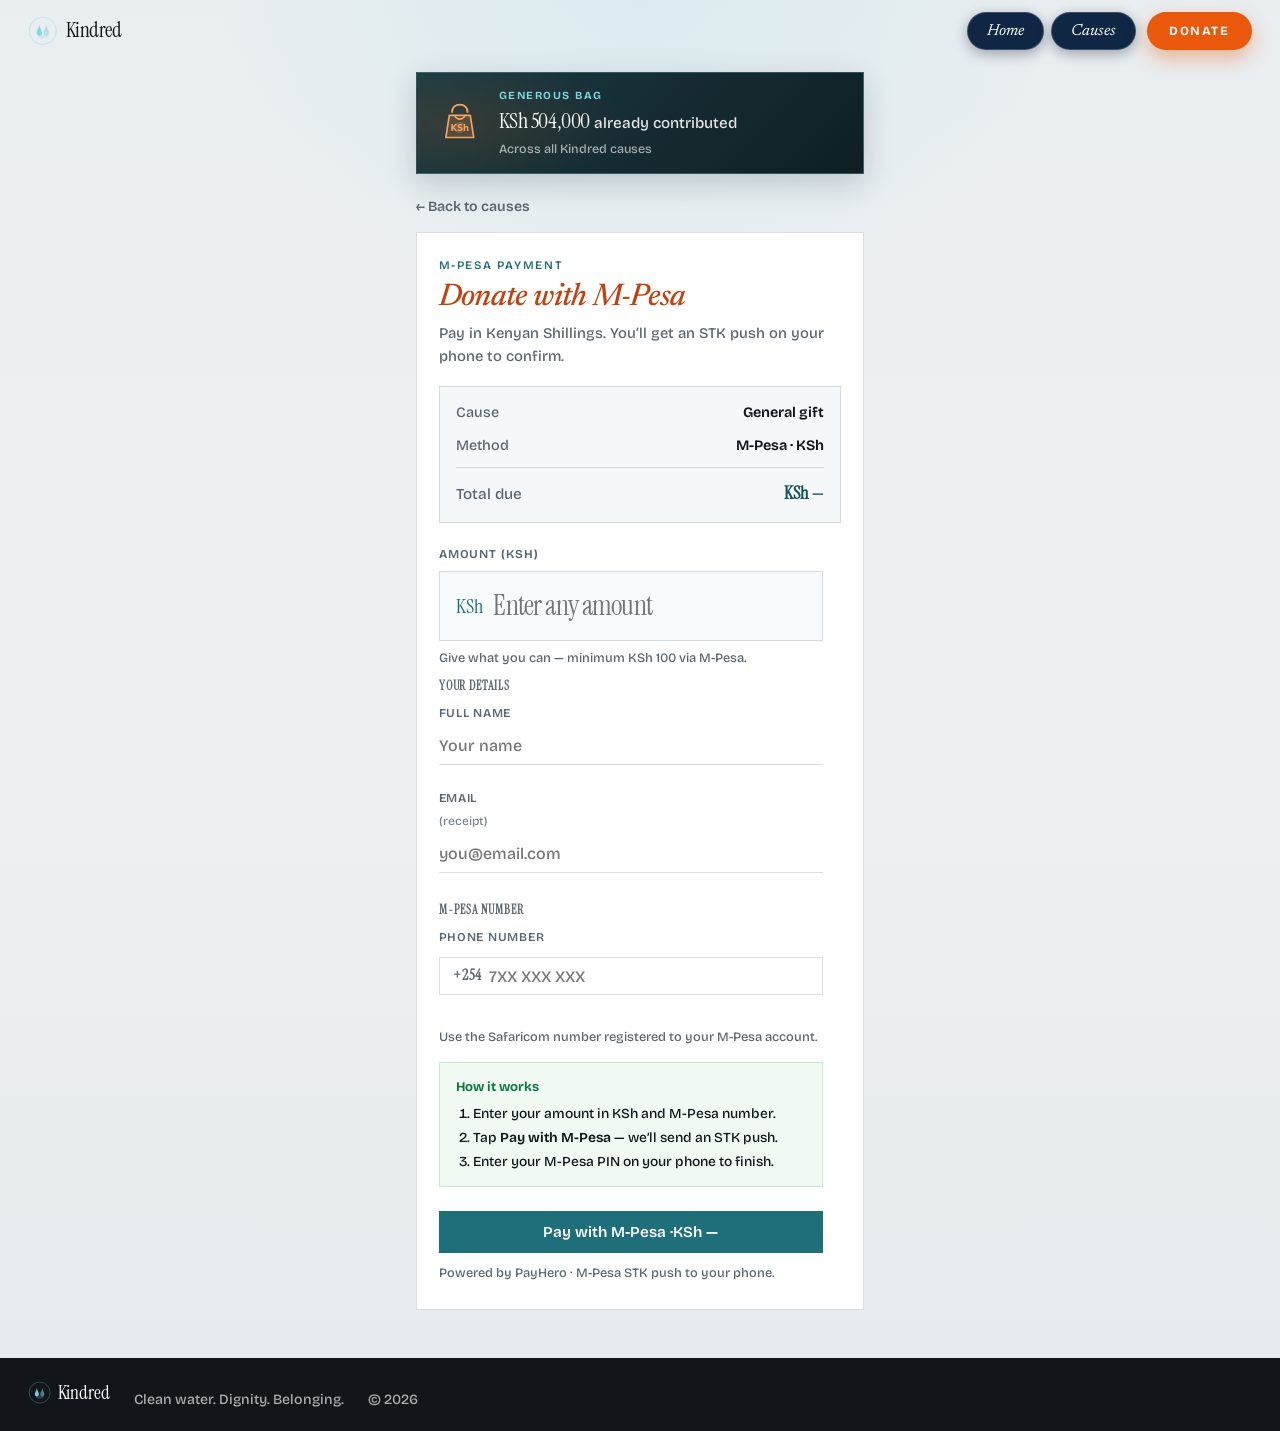
==== commit 16fd3880: "Connect PayHero M-Pesa STK and prepare Vercel serverless donate API. EOF  Co-authored-by: Cursor <cu" ====
--- a/donate.html
+++ b/donate.html
@@ -159,7 +159,8 @@
         <button type="submit" class="btn btn-block donate-submit">
           Pay with M-Pesa · <span data-submit-amount>KSh —</span>
         </button>
-        <p class="note">Demo checkout — no real M-Pesa charge is made.</p>
+        <p class="pay-error" data-pay-error hidden></p>
+        <p class="note">Powered by PayHero · M-Pesa STK push to your phone.</p>
       </form>
 
       <div class="give-thanks donate-thanks" data-thanks hidden>
--- a/styles.css
+++ b/styles.css
@@ -1671,6 +1671,21 @@
   margin-top: 0.35rem;
 }
 
+.donate-submit:disabled {
+  opacity: 0.7;
+  cursor: wait;
+}
+
+.pay-error {
+  margin: 0.75rem 0 0;
+  padding: 0.7rem 0.85rem;
+  background: #fff1f0;
+  border: 1px solid #f5c2c0;
+  color: #a61b1b;
+  font-size: 0.88rem;
+  line-height: 1.4;
+}
+
 .donate-thanks {
   text-align: left;
   padding: 0.5rem 0;
